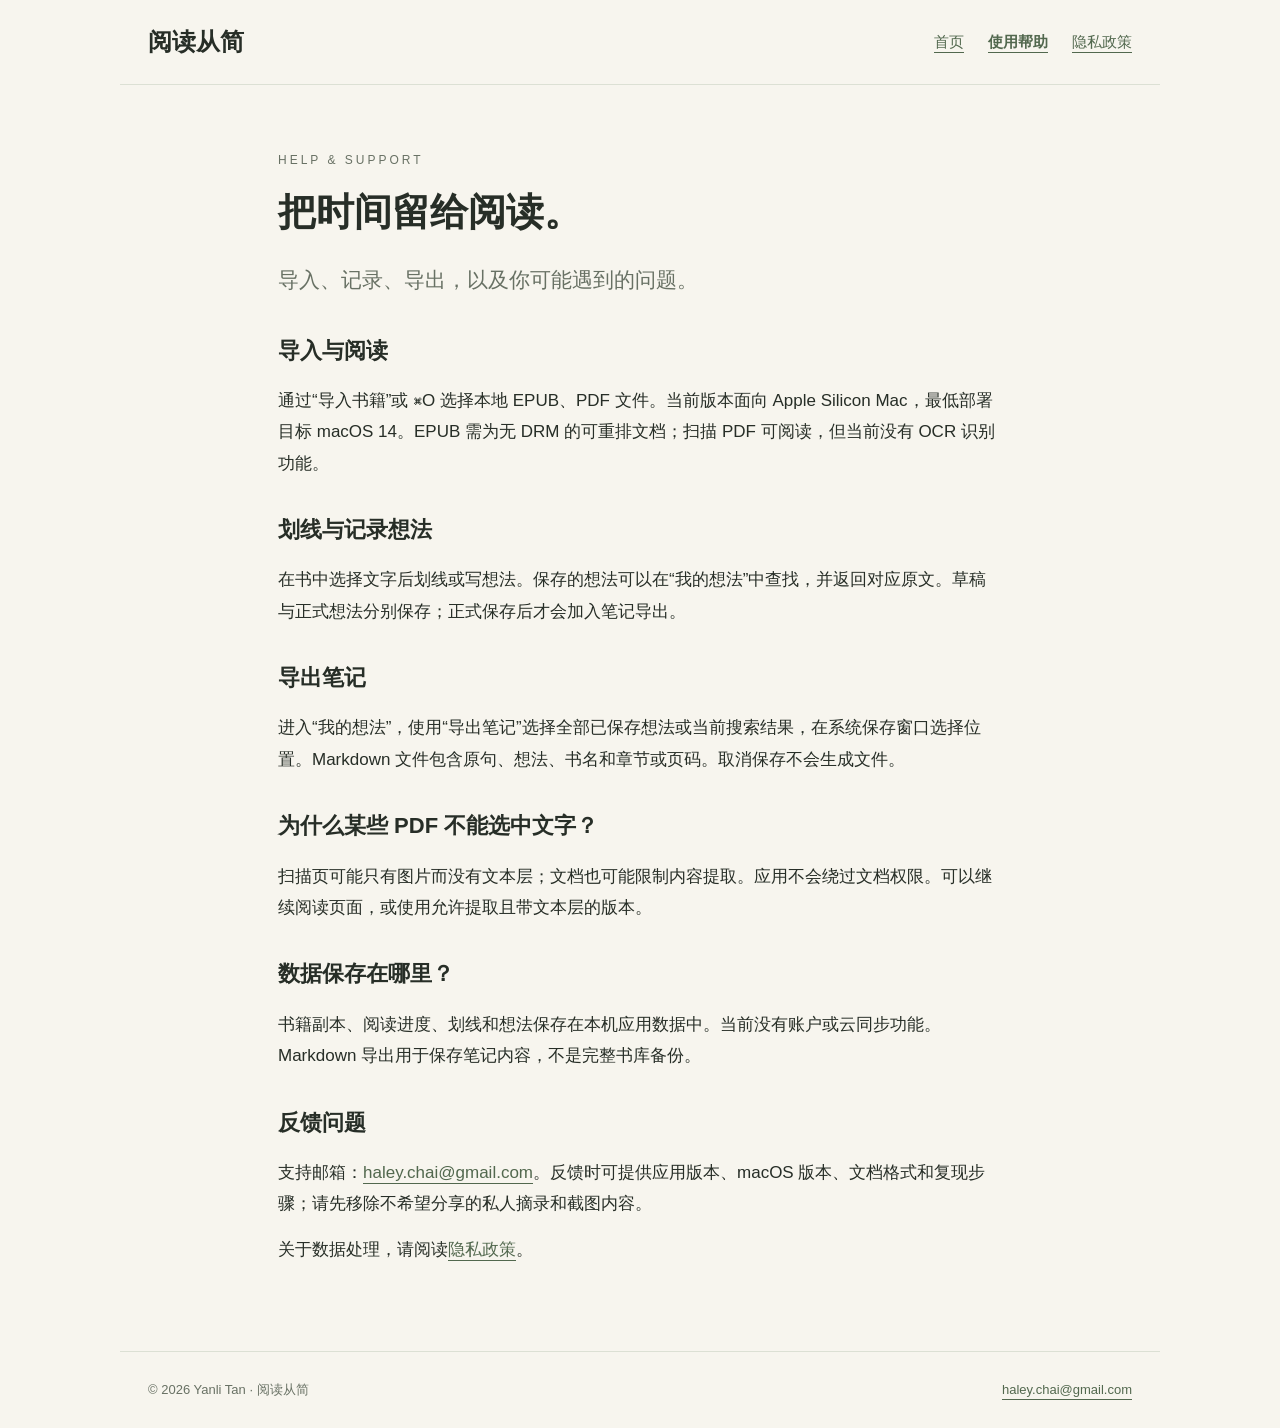
==== support.html @ b67fbbe1 "Publish Reading Simple support and privacy pages" ====
<!doctype html><html lang="zh-CN"><head><meta charset="utf-8"><meta name="viewport" content="width=device-width,initial-scale=1"><meta name="description" content="阅读从简：Mac 本地 EPUB 与 PDF 阅读器。使用帮助、隐私政策和支持联系方式。"><title>使用帮助 · 阅读从简</title><link rel="stylesheet" href="style.css"></head><body><header><a class="brand" href="index.html">阅读从简</a><nav aria-label="网站导航"><a href="index.html">首页</a><a href="support.html" aria-current="page">使用帮助</a><a href="privacy.html">隐私政策</a></nav></header><main class="document"><div class="eyebrow">HELP & SUPPORT</div><h1>把时间留给阅读。</h1><p class="lead">导入、记录、导出，以及你可能遇到的问题。</p><h2>导入与阅读</h2>
<p>通过“导入书籍”或 ⌘O 选择本地 EPUB、PDF 文件。当前版本面向 Apple Silicon Mac，最低部署目标 macOS 14。EPUB 需为无 DRM 的可重排文档；扫描 PDF 可阅读，但当前没有 OCR 识别功能。</p>
<h2>划线与记录想法</h2>
<p>在书中选择文字后划线或写想法。保存的想法可以在“我的想法”中查找，并返回对应原文。草稿与正式想法分别保存；正式保存后才会加入笔记导出。</p>
<h2>导出笔记</h2>
<p>进入“我的想法”，使用“导出笔记”选择全部已保存想法或当前搜索结果，在系统保存窗口选择位置。Markdown 文件包含原句、想法、书名和章节或页码。取消保存不会生成文件。</p>
<h2>为什么某些 PDF 不能选中文字？</h2>
<p>扫描页可能只有图片而没有文本层；文档也可能限制内容提取。应用不会绕过文档权限。可以继续阅读页面，或使用允许提取且带文本层的版本。</p>
<h2>数据保存在哪里？</h2>
<p>书籍副本、阅读进度、划线和想法保存在本机应用数据中。当前没有账户或云同步功能。Markdown 导出用于保存笔记内容，不是完整书库备份。</p>
<h2>反馈问题</h2>
<p>支持邮箱：<a href="mailto:haley.chai@gmail.com">haley.chai@gmail.com</a>。反馈时可提供应用版本、macOS 版本、文档格式和复现步骤；请先移除不希望分享的私人摘录和截图内容。</p>
<p>关于数据处理，请阅读<a href="privacy.html">隐私政策</a>。</p></main><footer><span>© 2026 Yanli Tan · 阅读从简</span><a href="mailto:haley.chai@gmail.com">haley.chai@gmail.com</a></footer></body></html>
---- style.css ----
:root{color-scheme:light;--paper:#f7f5ee;--ink:#272e27;--muted:#687164;--green:#52684e;--line:#dce0d4}*{box-sizing:border-box}body{margin:0;background:var(--paper);color:var(--ink);font:17px/1.85 -apple-system,BlinkMacSystemFont,"Segoe UI",sans-serif}a{color:var(--green);text-underline-offset:5px}a:hover{color:#273d24}a:focus-visible{outline:3px solid #96ad73;outline-offset:5px}header,main,footer{max-width:1040px;margin:auto;padding:26px 28px}header{display:flex;justify-content:space-between;align-items:center;border-bottom:1px solid var(--line);gap:20px}.brand{font:700 24px Georgia,serif;text-decoration:none;color:var(--ink)}nav{display:flex;gap:24px;font-size:15px}nav [aria-current=page]{font-weight:700}main{min-height:65vh;padding-top:64px;padding-bottom:72px}.eyebrow{font-size:12px;letter-spacing:3px;color:var(--muted)}h1{font-family:Georgia,"Songti SC",serif;font-size:48px;line-height:1.25;font-weight:600;margin:18px 0 24px}h2{font-size:22px;line-height:1.5;margin-top:34px}p{margin:14px 0}.lead{font-size:21px;color:var(--muted);max-width:670px}.meta{color:var(--muted);font-size:14px}.document{max-width:780px}.document h1{font-size:38px}.cards{display:grid;grid-template-columns:repeat(3,1fr);gap:18px;margin:42px 0}.card{background:#fffef9;border:1px solid var(--line);border-radius:16px;padding:24px}.card h2{margin:0 0 12px;font-size:20px}.card p{font-size:15px;color:var(--muted)}.button{display:inline-block;margin:15px 12px 0 0;padding:9px 22px;background:var(--green);color:white;border-radius:7px;text-decoration:none;font-size:15px}.button:hover{background:#344a31;color:white}.note{padding:18px 22px;border-left:3px solid #9ba98c;background:#eeefe5;font-size:15px}footer{border-top:1px solid var(--line);font-size:13px;color:var(--muted);display:flex;justify-content:space-between;gap:16px}@media(max-width:650px){header{align-items:flex-start;flex-direction:column;gap:10px}nav{gap:20px}main{padding-top:38px}h1{font-size:36px}.document h1{font-size:32px}.cards{grid-template-columns:1fr;gap:12px}footer{flex-direction:column}.lead{font-size:18px}}
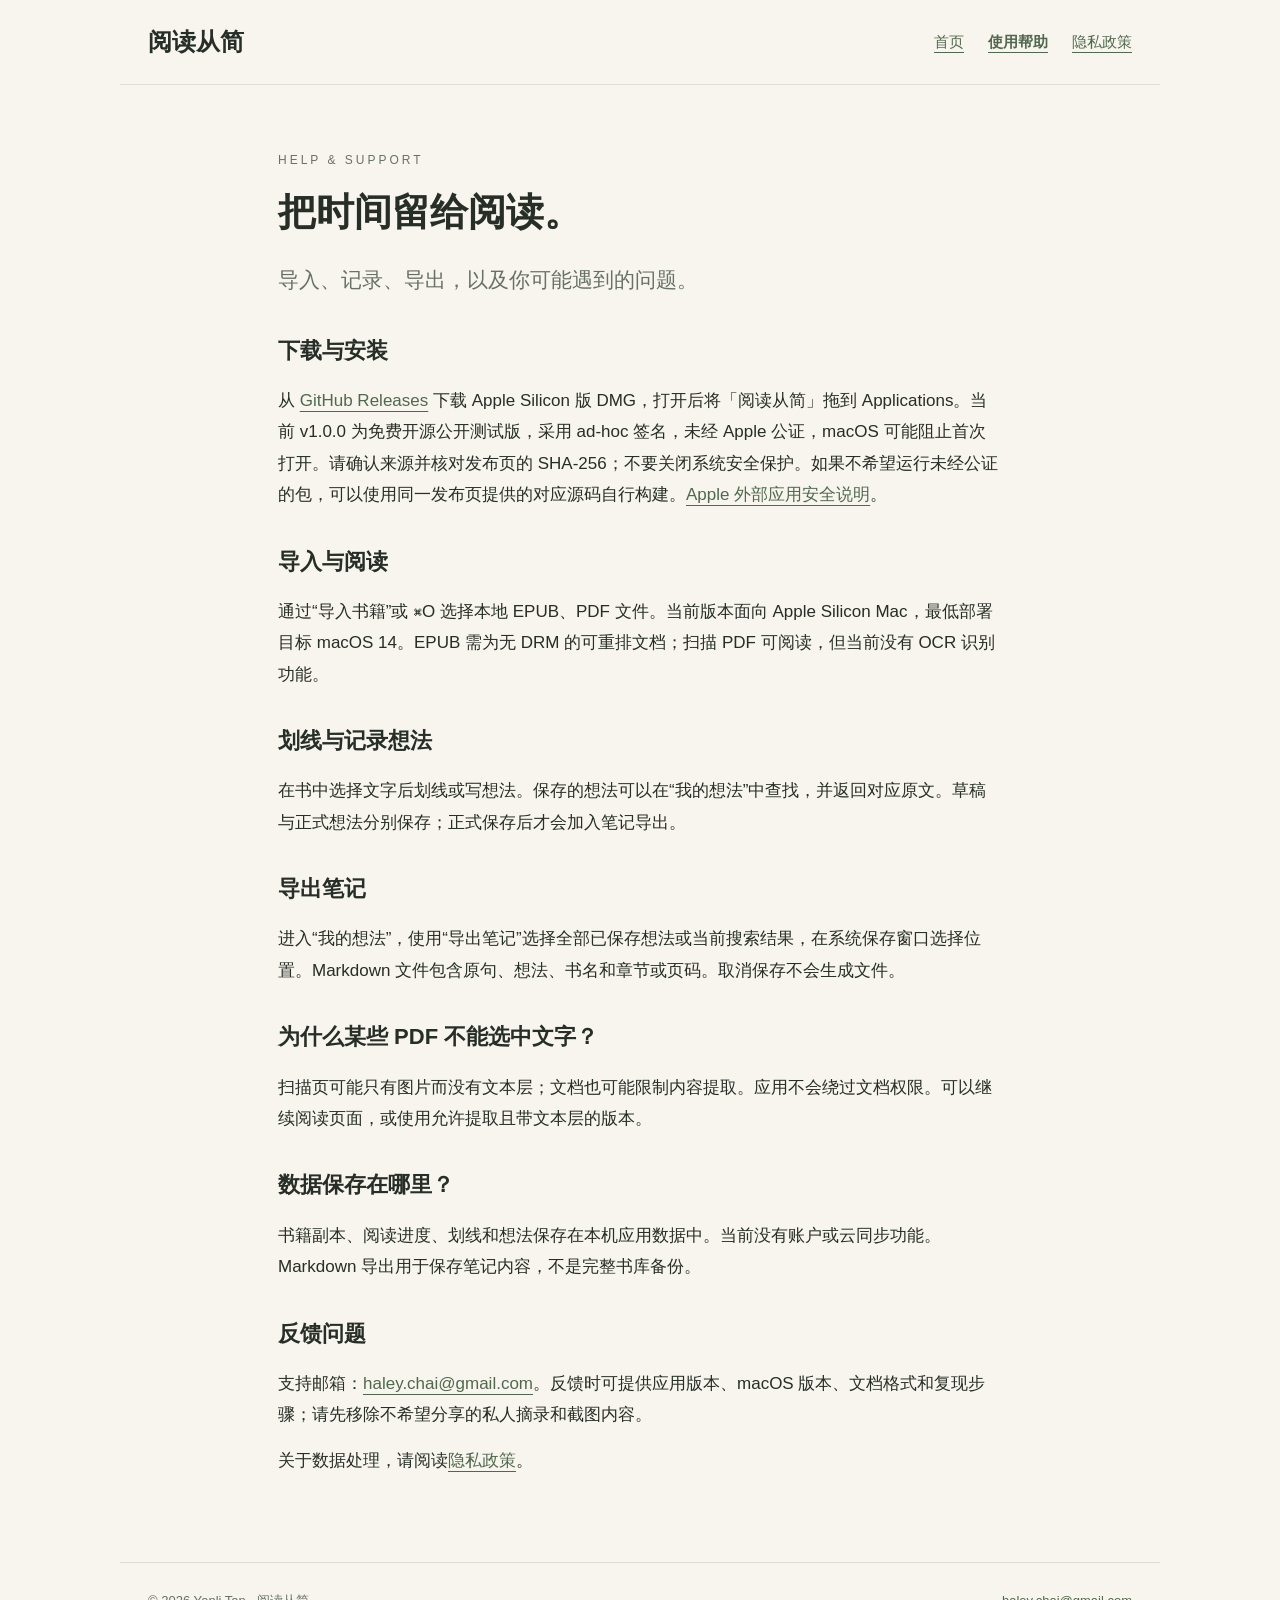
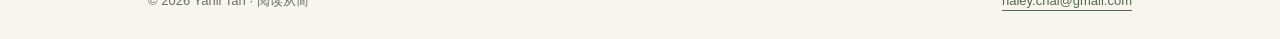
==== commit 88d0ab4b: "Add public Mac download and source links to website" ====
--- a/support.html
+++ b/support.html
@@ -1,4 +1,4 @@
-<!doctype html><html lang="zh-CN"><head><meta charset="utf-8"><meta name="viewport" content="width=device-width,initial-scale=1"><meta name="description" content="阅读从简：Mac 本地 EPUB 与 PDF 阅读器。使用帮助、隐私政策和支持联系方式。"><title>使用帮助 · 阅读从简</title><link rel="stylesheet" href="style.css"></head><body><header><a class="brand" href="index.html">阅读从简</a><nav aria-label="网站导航"><a href="index.html">首页</a><a href="support.html" aria-current="page">使用帮助</a><a href="privacy.html">隐私政策</a></nav></header><main class="document"><div class="eyebrow">HELP & SUPPORT</div><h1>把时间留给阅读。</h1><p class="lead">导入、记录、导出，以及你可能遇到的问题。</p><h2>导入与阅读</h2>
+<!doctype html><html lang="zh-CN"><head><meta charset="utf-8"><meta name="viewport" content="width=device-width,initial-scale=1"><meta name="description" content="阅读从简：Mac 本地 EPUB 与 PDF 阅读器。使用帮助、隐私政策和支持联系方式。"><title>使用帮助 · 阅读从简</title><link rel="stylesheet" href="style.css"></head><body><header><a class="brand" href="index.html">阅读从简</a><nav aria-label="网站导航"><a href="index.html">首页</a><a href="support.html" aria-current="page">使用帮助</a><a href="privacy.html">隐私政策</a></nav></header><main class="document"><div class="eyebrow">HELP & SUPPORT</div><h1>把时间留给阅读。</h1><p class="lead">导入、记录、导出，以及你可能遇到的问题。</p><h2 id="install">下载与安装</h2><p>从 <a href="https://github.com/xgchip/reading-simple/releases/tag/v1.0.0">GitHub Releases</a> 下载 Apple Silicon 版 DMG，打开后将「阅读从简」拖到 Applications。当前 v1.0.0 为免费开源公开测试版，采用 ad-hoc 签名，未经 Apple 公证，macOS 可能阻止首次打开。请确认来源并核对发布页的 SHA-256；不要关闭系统安全保护。如果不希望运行未经公证的包，可以使用同一发布页提供的对应源码自行构建。<a href="https://support.apple.com/102445">Apple 外部应用安全说明</a>。</p><h2>导入与阅读</h2>
 <p>通过“导入书籍”或 ⌘O 选择本地 EPUB、PDF 文件。当前版本面向 Apple Silicon Mac，最低部署目标 macOS 14。EPUB 需为无 DRM 的可重排文档；扫描 PDF 可阅读，但当前没有 OCR 识别功能。</p>
 <h2>划线与记录想法</h2>
 <p>在书中选择文字后划线或写想法。保存的想法可以在“我的想法”中查找，并返回对应原文。草稿与正式想法分别保存；正式保存后才会加入笔记导出。</p>
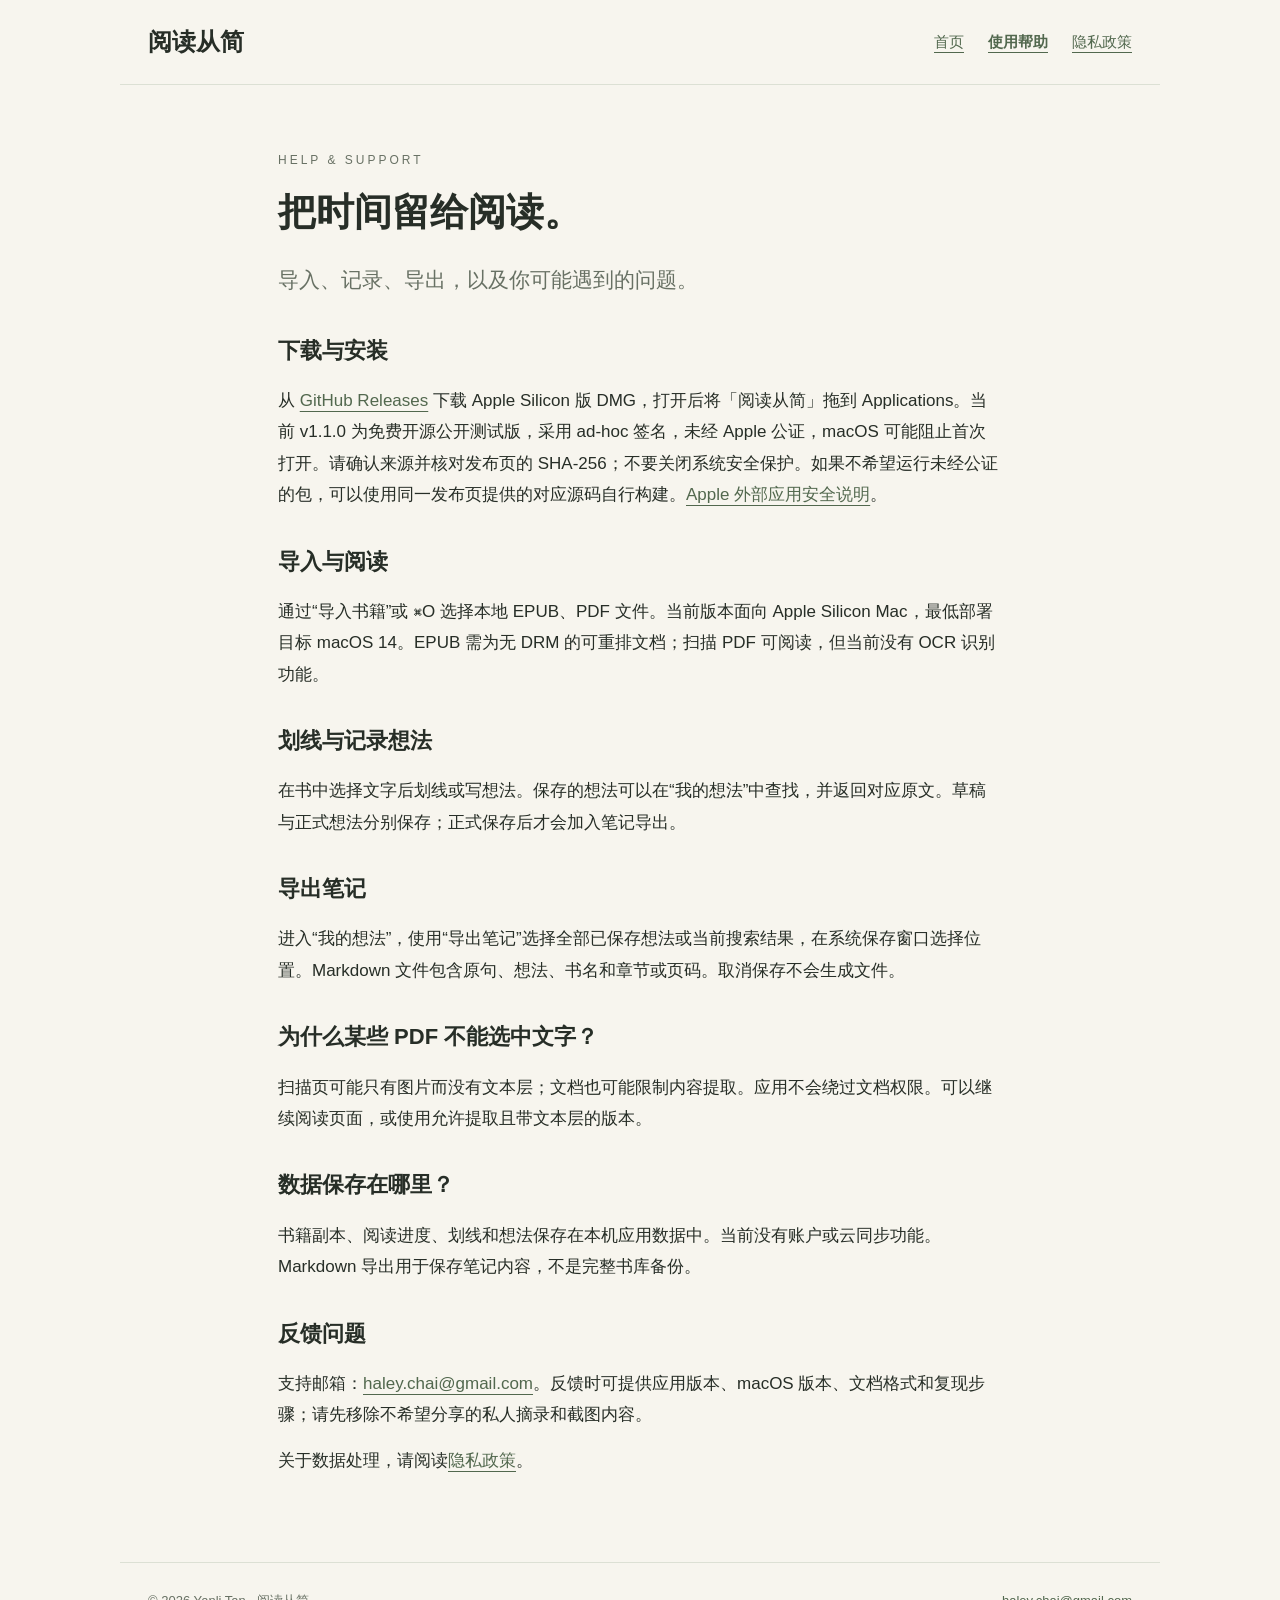
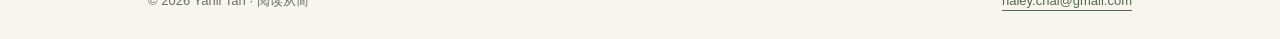
==== commit d04a0a79: "Add floating annotation toolbar and customizable highlights for 1.1.0" ====
--- a/support.html
+++ b/support.html
@@ -1,4 +1,4 @@
-<!doctype html><html lang="zh-CN"><head><meta charset="utf-8"><meta name="viewport" content="width=device-width,initial-scale=1"><meta name="description" content="阅读从简：Mac 本地 EPUB 与 PDF 阅读器。使用帮助、隐私政策和支持联系方式。"><title>使用帮助 · 阅读从简</title><link rel="stylesheet" href="style.css"></head><body><header><a class="brand" href="index.html">阅读从简</a><nav aria-label="网站导航"><a href="index.html">首页</a><a href="support.html" aria-current="page">使用帮助</a><a href="privacy.html">隐私政策</a></nav></header><main class="document"><div class="eyebrow">HELP & SUPPORT</div><h1>把时间留给阅读。</h1><p class="lead">导入、记录、导出，以及你可能遇到的问题。</p><h2 id="install">下载与安装</h2><p>从 <a href="https://github.com/xgchip/reading-simple/releases/tag/v1.0.0">GitHub Releases</a> 下载 Apple Silicon 版 DMG，打开后将「阅读从简」拖到 Applications。当前 v1.0.0 为免费开源公开测试版，采用 ad-hoc 签名，未经 Apple 公证，macOS 可能阻止首次打开。请确认来源并核对发布页的 SHA-256；不要关闭系统安全保护。如果不希望运行未经公证的包，可以使用同一发布页提供的对应源码自行构建。<a href="https://support.apple.com/102445">Apple 外部应用安全说明</a>。</p><h2>导入与阅读</h2>
+<!doctype html><html lang="zh-CN"><head><meta charset="utf-8"><meta name="viewport" content="width=device-width,initial-scale=1"><meta name="description" content="阅读从简：Mac 本地 EPUB 与 PDF 阅读器。使用帮助、隐私政策和支持联系方式。"><title>使用帮助 · 阅读从简</title><link rel="stylesheet" href="style.css"></head><body><header><a class="brand" href="index.html">阅读从简</a><nav aria-label="网站导航"><a href="index.html">首页</a><a href="support.html" aria-current="page">使用帮助</a><a href="privacy.html">隐私政策</a></nav></header><main class="document"><div class="eyebrow">HELP & SUPPORT</div><h1>把时间留给阅读。</h1><p class="lead">导入、记录、导出，以及你可能遇到的问题。</p><h2 id="install">下载与安装</h2><p>从 <a href="https://github.com/xgchip/reading-simple/releases/tag/v1.1.0">GitHub Releases</a> 下载 Apple Silicon 版 DMG，打开后将「阅读从简」拖到 Applications。当前 v1.1.0 为免费开源公开测试版，采用 ad-hoc 签名，未经 Apple 公证，macOS 可能阻止首次打开。请确认来源并核对发布页的 SHA-256；不要关闭系统安全保护。如果不希望运行未经公证的包，可以使用同一发布页提供的对应源码自行构建。<a href="https://support.apple.com/102445">Apple 外部应用安全说明</a>。</p><h2>导入与阅读</h2>
 <p>通过“导入书籍”或 ⌘O 选择本地 EPUB、PDF 文件。当前版本面向 Apple Silicon Mac，最低部署目标 macOS 14。EPUB 需为无 DRM 的可重排文档；扫描 PDF 可阅读，但当前没有 OCR 识别功能。</p>
 <h2>划线与记录想法</h2>
 <p>在书中选择文字后划线或写想法。保存的想法可以在“我的想法”中查找，并返回对应原文。草稿与正式想法分别保存；正式保存后才会加入笔记导出。</p>
